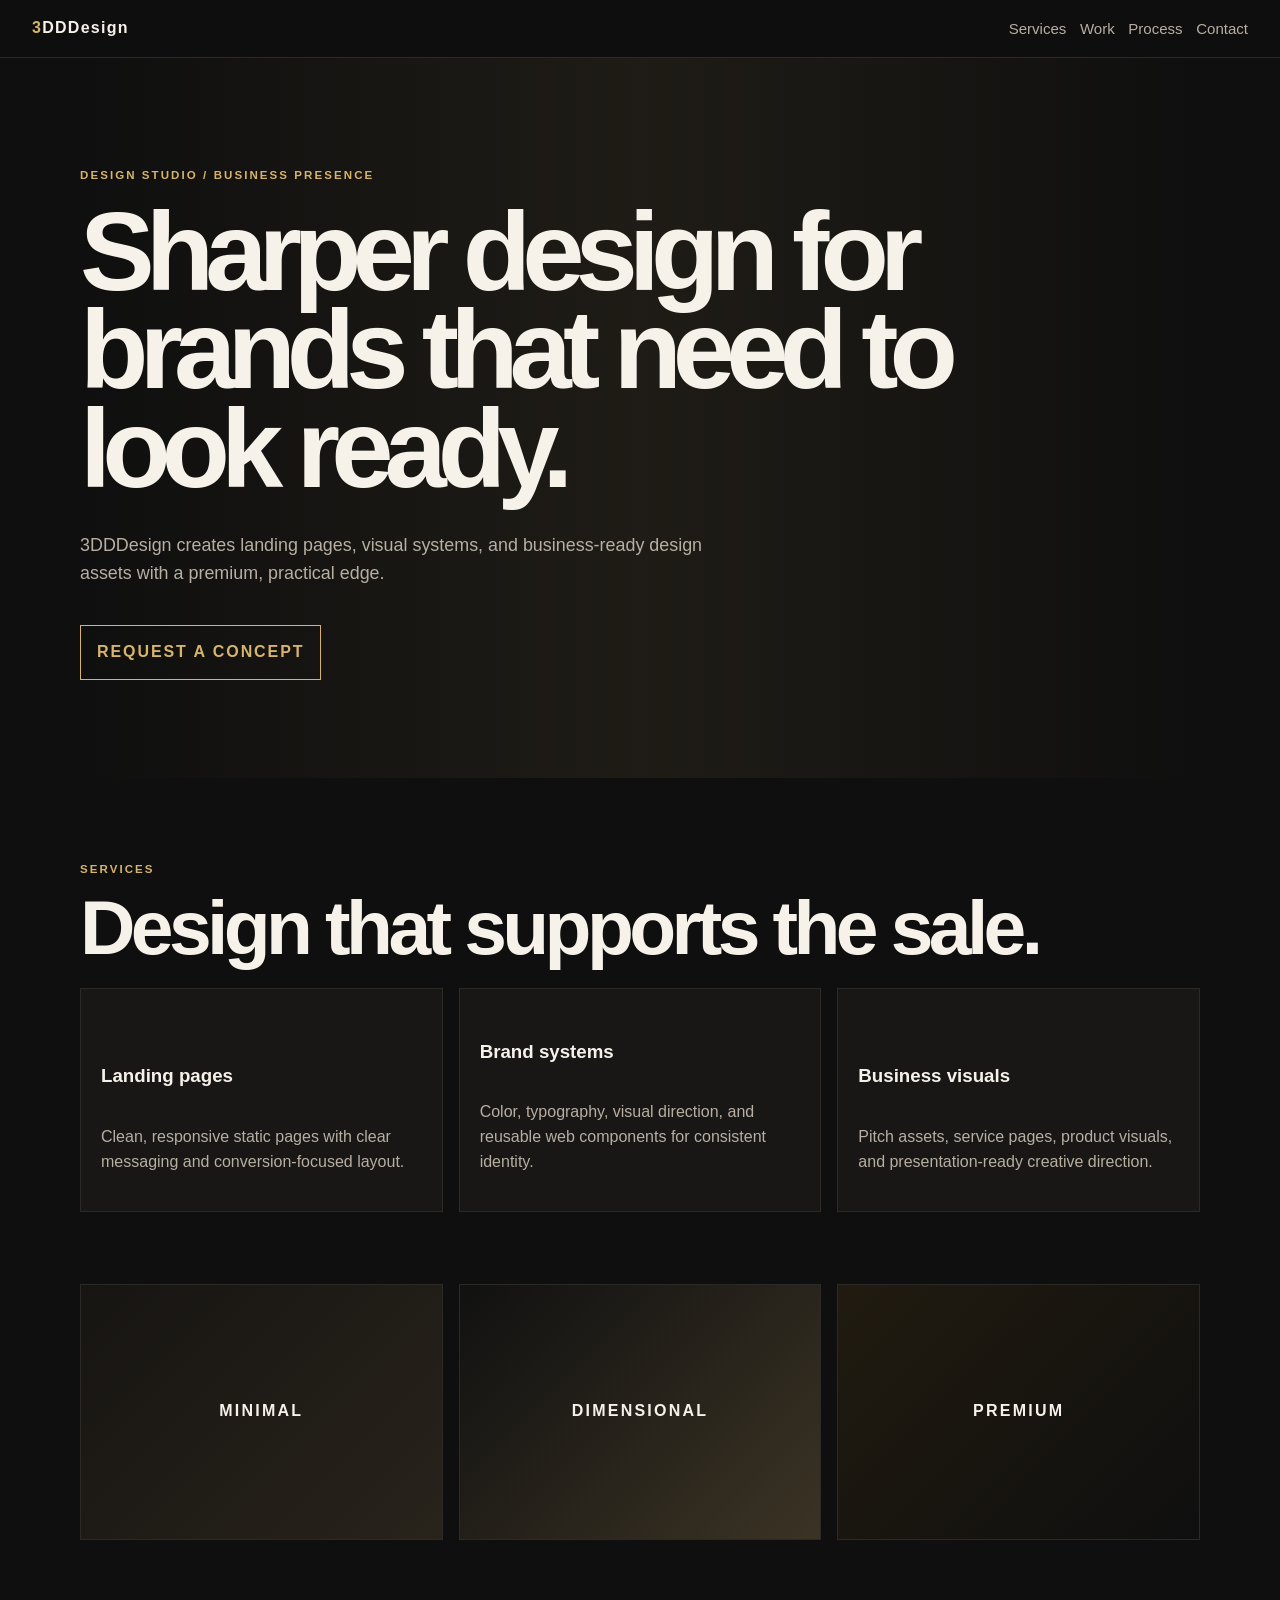
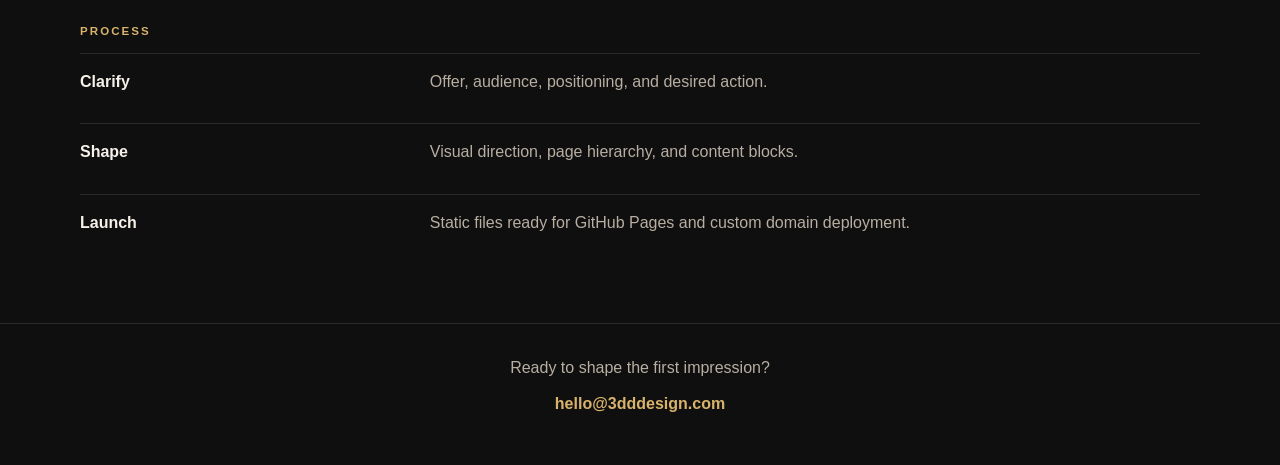
==== 3dddesign/index.html @ 9ae04bc4 "Add static GitHub Pages sites" ====
<!DOCTYPE html>
<html lang="en">
<head>
  <meta charset="utf-8">
  <meta name="viewport" content="width=device-width, initial-scale=1">
  <title>3DDDesign — Design & Business Landing Page</title>
  <meta name="description" content="3DDDesign is a polished design and business landing page for visual branding, digital design, creative direction, and client-focused design services.">
  <meta name="theme-color" content="#0f0f0f">
  <meta property="og:title" content="3DDDesign — Design & Business Landing Page">
  <meta property="og:description" content="Visual branding, digital design, creative direction, and design services for business growth.">
  <meta property="og:type" content="website">
  <link rel="stylesheet" href="styles.css">
</head>
<body>
  <header><a class="brand" href="#top">3DDDesign</a><nav aria-label="Primary navigation"><a href="#services">Services</a><a href="#work">Work</a><a href="#process">Process</a><a href="#contact">Contact</a></nav></header>
  <main id="top">
    <section class="hero"><p class="overline">Design studio / business presence</p><h1>Sharper design for brands that need to look ready.</h1><p>3DDDesign creates landing pages, visual systems, and business-ready design assets with a premium, practical edge.</p><a href="#contact">Request a concept</a></section>
    <section id="services" class="section"><p class="overline">Services</p><h2>Design that supports the sale.</h2><div class="service-grid"><article><h3>Landing pages</h3><p>Clean, responsive static pages with clear messaging and conversion-focused layout.</p></article><article><h3>Brand systems</h3><p>Color, typography, visual direction, and reusable web components for consistent identity.</p></article><article><h3>Business visuals</h3><p>Pitch assets, service pages, product visuals, and presentation-ready creative direction.</p></article></div></section>
    <section id="work" class="showcase"><div>Minimal</div><div>Dimensional</div><div>Premium</div></section>
    <section id="process" class="section process"><p class="overline">Process</p><ol><li><strong>Clarify</strong><span>Offer, audience, positioning, and desired action.</span></li><li><strong>Shape</strong><span>Visual direction, page hierarchy, and content blocks.</span></li><li><strong>Launch</strong><span>Static files ready for GitHub Pages and custom domain deployment.</span></li></ol></section>
  </main>
  <footer id="contact"><span>Ready to shape the first impression?</span><a href="mailto:hello@3dddesign.com">hello@3dddesign.com</a></footer>
</body>
</html>
---- 3dddesign/styles.css ----
:root{--bg:#0f0f0f;--ink:#f6f1e9;--muted:#b8aea2;--gold:#d8b36a;--line:#2c2a26;--card:#181716}*{box-sizing:border-box}html{scroll-behavior:smooth}body{margin:0;font-family:Helvetica,Arial,sans-serif;background:var(--bg);color:var(--ink);line-height:1.55}a{color:inherit;text-decoration:none}header{position:sticky;top:0;z-index:5;display:flex;flex-direction:column;gap:.8rem;padding:1rem 1.2rem;background:rgba(15,15,15,.88);border-bottom:1px solid var(--line);backdrop-filter:blur(12px)}.brand{font-weight:900;letter-spacing:.08em}.brand::first-letter{color:var(--gold)}nav{display:flex;gap:.85rem;flex-wrap:wrap;color:var(--muted);font-size:.94rem}.hero,.section{width:min(1120px,calc(100% - 2rem));margin:auto}.hero{min-height:80vh;display:grid;align-content:center;padding:5rem 0;background:linear-gradient(90deg,transparent,rgba(216,179,106,.08),transparent)}.overline{text-transform:uppercase;letter-spacing:.18em;color:var(--gold);font-size:.72rem;font-weight:900}.hero h1{font-size:clamp(3rem,11vw,7rem);line-height:.88;letter-spacing:-.08em;margin:.4rem 0 1rem;max-width:980px}.hero p:not(.overline){max-width:640px;color:var(--muted);font-size:1.12rem}.hero a{display:inline-flex;width:max-content;margin-top:1.2rem;border:1px solid var(--gold);color:var(--gold);padding:.9rem 1rem;border-radius:0;text-transform:uppercase;letter-spacing:.12em;font-weight:900}.section{padding:4.5rem 0}.section h2{font-size:clamp(2.2rem,6vw,4.8rem);line-height:.95;letter-spacing:-.06em;margin:.4rem 0 1.5rem}.service-grid{display:grid;gap:1rem}.service-grid article{background:var(--card);border:1px solid var(--line);padding:1.25rem;min-height:14rem;display:flex;flex-direction:column;justify-content:flex-end}.service-grid p{color:var(--muted)}.showcase{width:min(1120px,calc(100% - 2rem));margin:auto;display:grid;gap:1rem}.showcase div{min-height:16rem;border:1px solid var(--line);display:grid;place-items:center;text-transform:uppercase;letter-spacing:.14em;font-weight:900;background:linear-gradient(135deg,#171512,#28231b)}.showcase div:nth-child(2){background:linear-gradient(135deg,#111,#3b3324)}.showcase div:nth-child(3){background:linear-gradient(135deg,#211b10,#0f0f0f)}.process ol{list-style:none;padding:0;margin:0;display:grid;gap:.8rem}.process li{border-top:1px solid var(--line);padding:1rem 0;display:grid;gap:.2rem}.process span{color:var(--muted)}footer{border-top:1px solid var(--line);display:grid;gap:.7rem;text-align:center;padding:2rem 1rem 3rem;color:var(--muted)}footer a{color:var(--gold);font-weight:900}@media(min-width:760px){header{flex-direction:row;justify-content:space-between;align-items:center;padding-inline:2rem}.service-grid,.showcase{grid-template-columns:repeat(3,1fr)}.process li{grid-template-columns:.45fr 1fr;align-items:start}}
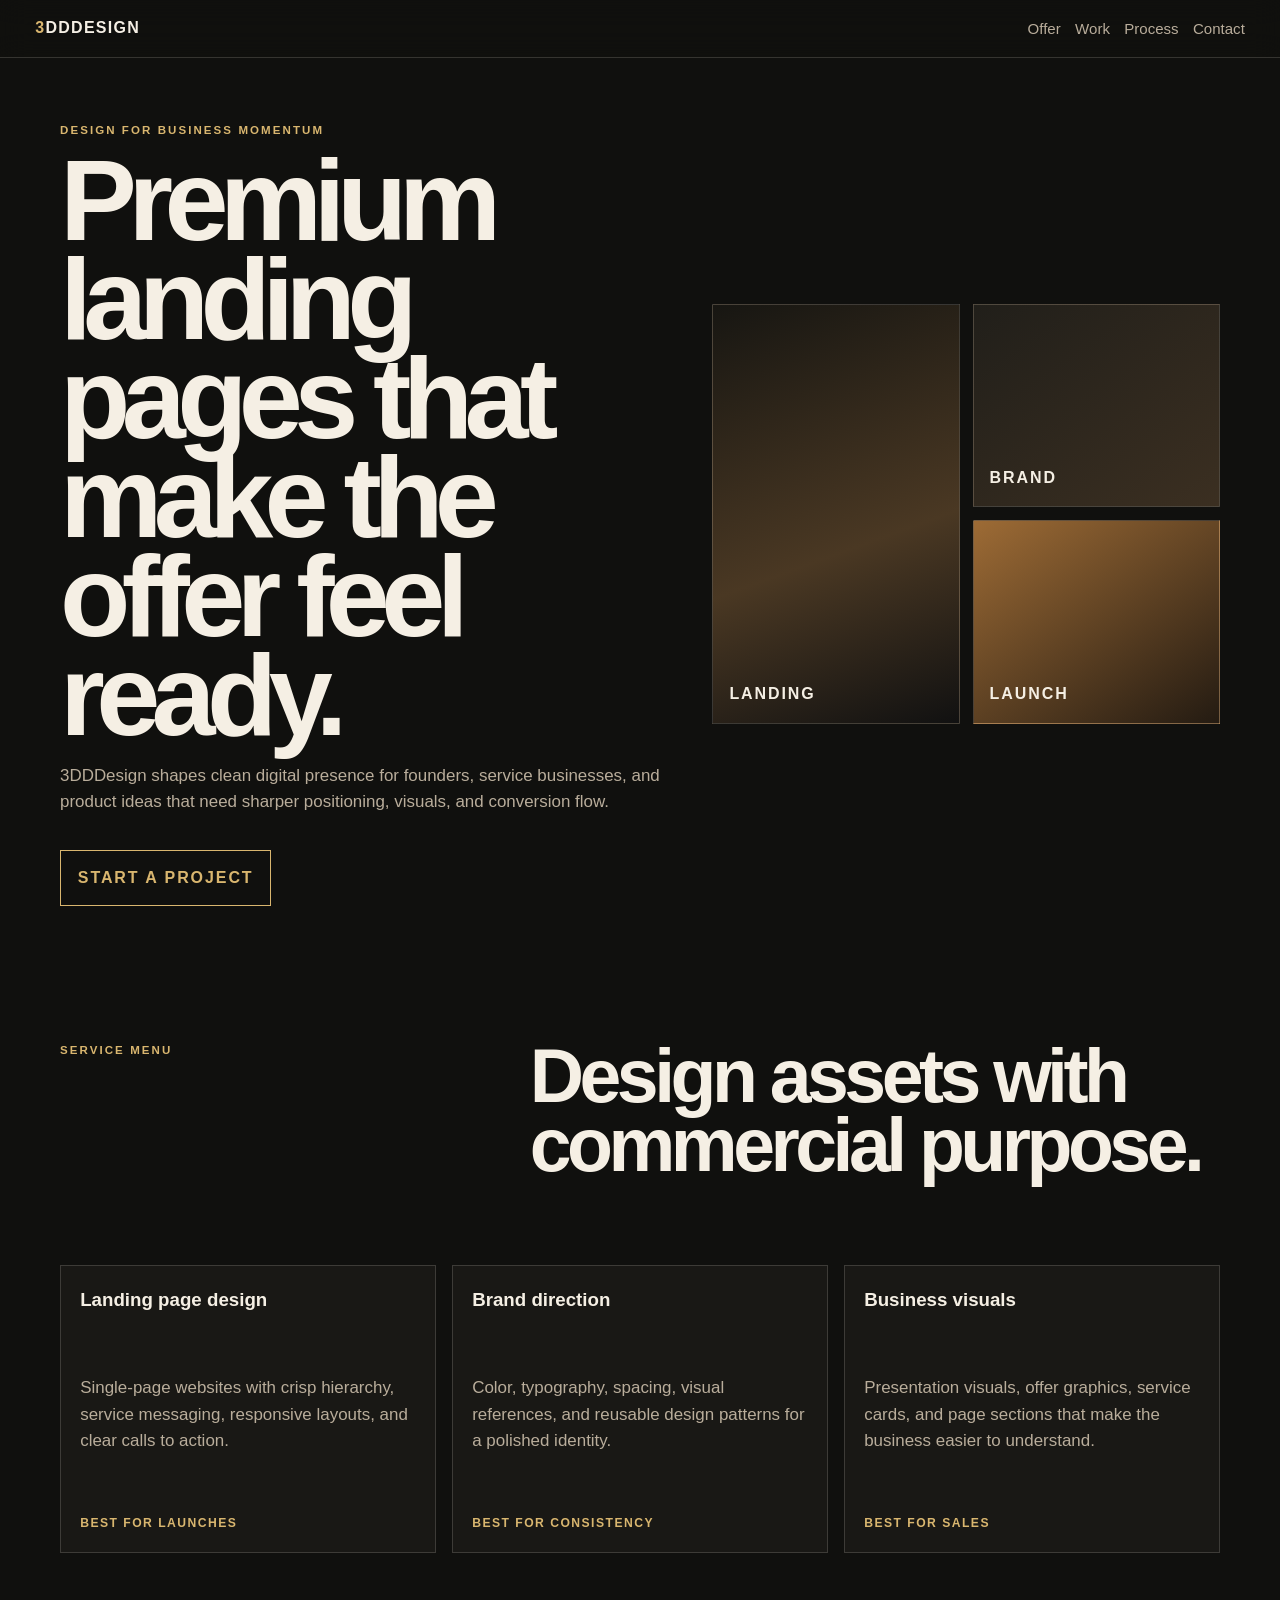
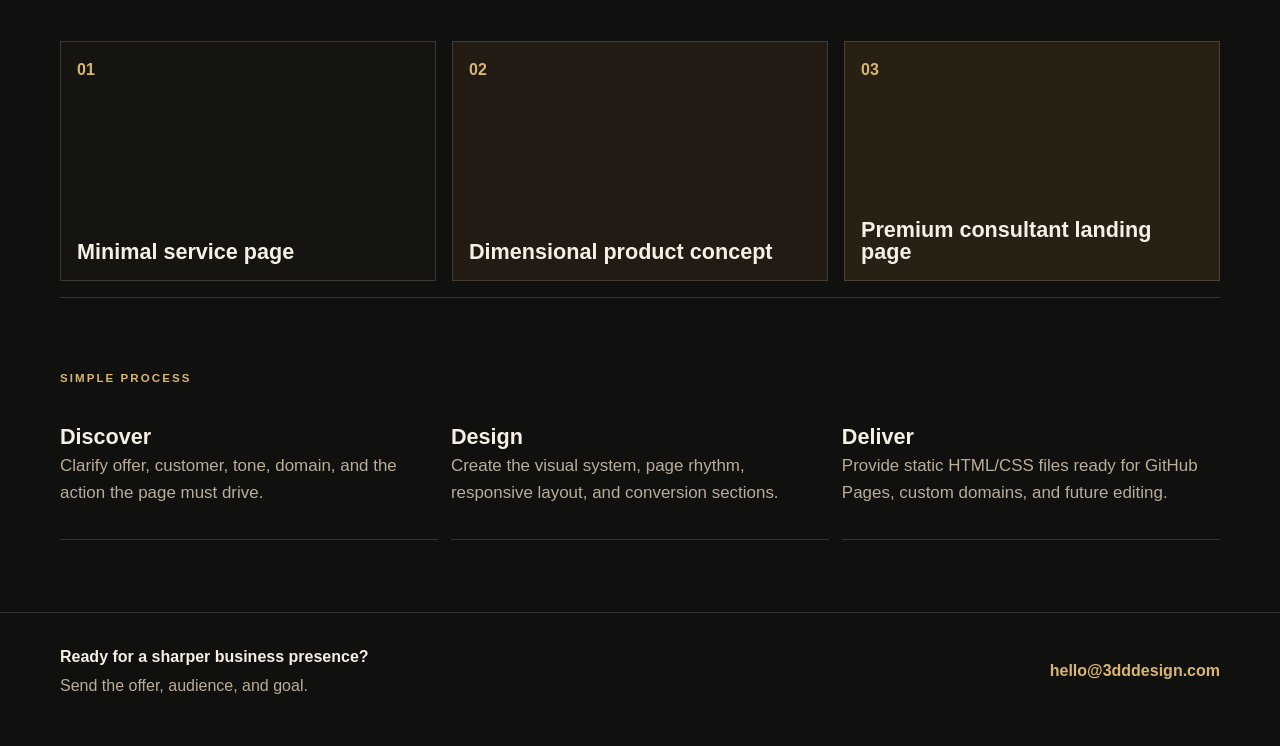
==== commit 2685ab9e: "Redesign static sites with distinct identities" ====
--- a/3dddesign/index.html
+++ b/3dddesign/index.html
@@ -3,22 +3,71 @@
 <head>
   <meta charset="utf-8">
   <meta name="viewport" content="width=device-width, initial-scale=1">
-  <title>3DDDesign — Design & Business Landing Page</title>
-  <meta name="description" content="3DDDesign is a polished design and business landing page for visual branding, digital design, creative direction, and client-focused design services.">
-  <meta name="theme-color" content="#0f0f0f">
-  <meta property="og:title" content="3DDDesign — Design & Business Landing Page">
-  <meta property="og:description" content="Visual branding, digital design, creative direction, and design services for business growth.">
+  <title>3DDDesign — Premium Landing Pages & Brand Systems</title>
+  <meta name="description" content="3DDDesign creates premium business landing pages, visual brand systems, service pages, and conversion-ready digital design for growing brands.">
+  <meta name="theme-color" content="#10100e">
+  <meta property="og:title" content="3DDDesign — Premium Landing Pages & Brand Systems">
+  <meta property="og:description" content="Commercial design, landing pages, brand systems, and digital visuals built to sharpen first impressions.">
   <meta property="og:type" content="website">
   <link rel="stylesheet" href="styles.css">
 </head>
 <body>
-  <header><a class="brand" href="#top">3DDDesign</a><nav aria-label="Primary navigation"><a href="#services">Services</a><a href="#work">Work</a><a href="#process">Process</a><a href="#contact">Contact</a></nav></header>
+  <header class="atelier-header">
+    <a class="studio-mark" href="#top">3DDDesign</a>
+    <nav aria-label="Primary navigation">
+      <a href="#offer">Offer</a>
+      <a href="#work">Work</a>
+      <a href="#process">Process</a>
+      <a href="#contact">Contact</a>
+    </nav>
+  </header>
+
   <main id="top">
-    <section class="hero"><p class="overline">Design studio / business presence</p><h1>Sharper design for brands that need to look ready.</h1><p>3DDDesign creates landing pages, visual systems, and business-ready design assets with a premium, practical edge.</p><a href="#contact">Request a concept</a></section>
-    <section id="services" class="section"><p class="overline">Services</p><h2>Design that supports the sale.</h2><div class="service-grid"><article><h3>Landing pages</h3><p>Clean, responsive static pages with clear messaging and conversion-focused layout.</p></article><article><h3>Brand systems</h3><p>Color, typography, visual direction, and reusable web components for consistent identity.</p></article><article><h3>Business visuals</h3><p>Pitch assets, service pages, product visuals, and presentation-ready creative direction.</p></article></div></section>
-    <section id="work" class="showcase"><div>Minimal</div><div>Dimensional</div><div>Premium</div></section>
-    <section id="process" class="section process"><p class="overline">Process</p><ol><li><strong>Clarify</strong><span>Offer, audience, positioning, and desired action.</span></li><li><strong>Shape</strong><span>Visual direction, page hierarchy, and content blocks.</span></li><li><strong>Launch</strong><span>Static files ready for GitHub Pages and custom domain deployment.</span></li></ol></section>
+    <section class="commercial-hero">
+      <div class="hero-statement">
+        <p class="eyebrow">Design for business momentum</p>
+        <h1>Premium landing pages that make the offer feel ready.</h1>
+        <p>3DDDesign shapes clean digital presence for founders, service businesses, and product ideas that need sharper positioning, visuals, and conversion flow.</p>
+        <a href="#contact">Start a project</a>
+      </div>
+      <div class="poster-grid" aria-label="Design preview panels">
+        <div class="poster tall"><span>Landing</span></div>
+        <div class="poster"><span>Brand</span></div>
+        <div class="poster accent"><span>Launch</span></div>
+      </div>
+    </section>
+
+    <section id="offer" class="offer-section">
+      <div class="offer-heading">
+        <p class="eyebrow">Service menu</p>
+        <h2>Design assets with commercial purpose.</h2>
+      </div>
+      <div class="offer-grid">
+        <article><h3>Landing page design</h3><p>Single-page websites with crisp hierarchy, service messaging, responsive layouts, and clear calls to action.</p><strong>Best for launches</strong></article>
+        <article><h3>Brand direction</h3><p>Color, typography, spacing, visual references, and reusable design patterns for a polished identity.</p><strong>Best for consistency</strong></article>
+        <article><h3>Business visuals</h3><p>Presentation visuals, offer graphics, service cards, and page sections that make the business easier to understand.</p><strong>Best for sales</strong></article>
+      </div>
+    </section>
+
+    <section id="work" class="portfolio-strip">
+      <div><span>01</span><strong>Minimal service page</strong></div>
+      <div><span>02</span><strong>Dimensional product concept</strong></div>
+      <div><span>03</span><strong>Premium consultant landing page</strong></div>
+    </section>
+
+    <section id="process" class="process-section">
+      <p class="eyebrow">Simple process</p>
+      <div class="process-steps">
+        <article><span>Discover</span><p>Clarify offer, customer, tone, domain, and the action the page must drive.</p></article>
+        <article><span>Design</span><p>Create the visual system, page rhythm, responsive layout, and conversion sections.</p></article>
+        <article><span>Deliver</span><p>Provide static HTML/CSS files ready for GitHub Pages, custom domains, and future editing.</p></article>
+      </div>
+    </section>
   </main>
-  <footer id="contact"><span>Ready to shape the first impression?</span><a href="mailto:hello@3dddesign.com">hello@3dddesign.com</a></footer>
+
+  <footer id="contact">
+    <div><strong>Ready for a sharper business presence?</strong><span>Send the offer, audience, and goal.</span></div>
+    <a href="mailto:hello@3dddesign.com">hello@3dddesign.com</a>
+  </footer>
 </body>
 </html>
--- a/3dddesign/styles.css
+++ b/3dddesign/styles.css
@@ -1 +1,56 @@
-:root{--bg:#0f0f0f;--ink:#f6f1e9;--muted:#b8aea2;--gold:#d8b36a;--line:#2c2a26;--card:#181716}*{box-sizing:border-box}html{scroll-behavior:smooth}body{margin:0;font-family:Helvetica,Arial,sans-serif;background:var(--bg);color:var(--ink);line-height:1.55}a{color:inherit;text-decoration:none}header{position:sticky;top:0;z-index:5;display:flex;flex-direction:column;gap:.8rem;padding:1rem 1.2rem;background:rgba(15,15,15,.88);border-bottom:1px solid var(--line);backdrop-filter:blur(12px)}.brand{font-weight:900;letter-spacing:.08em}.brand::first-letter{color:var(--gold)}nav{display:flex;gap:.85rem;flex-wrap:wrap;color:var(--muted);font-size:.94rem}.hero,.section{width:min(1120px,calc(100% - 2rem));margin:auto}.hero{min-height:80vh;display:grid;align-content:center;padding:5rem 0;background:linear-gradient(90deg,transparent,rgba(216,179,106,.08),transparent)}.overline{text-transform:uppercase;letter-spacing:.18em;color:var(--gold);font-size:.72rem;font-weight:900}.hero h1{font-size:clamp(3rem,11vw,7rem);line-height:.88;letter-spacing:-.08em;margin:.4rem 0 1rem;max-width:980px}.hero p:not(.overline){max-width:640px;color:var(--muted);font-size:1.12rem}.hero a{display:inline-flex;width:max-content;margin-top:1.2rem;border:1px solid var(--gold);color:var(--gold);padding:.9rem 1rem;border-radius:0;text-transform:uppercase;letter-spacing:.12em;font-weight:900}.section{padding:4.5rem 0}.section h2{font-size:clamp(2.2rem,6vw,4.8rem);line-height:.95;letter-spacing:-.06em;margin:.4rem 0 1.5rem}.service-grid{display:grid;gap:1rem}.service-grid article{background:var(--card);border:1px solid var(--line);padding:1.25rem;min-height:14rem;display:flex;flex-direction:column;justify-content:flex-end}.service-grid p{color:var(--muted)}.showcase{width:min(1120px,calc(100% - 2rem));margin:auto;display:grid;gap:1rem}.showcase div{min-height:16rem;border:1px solid var(--line);display:grid;place-items:center;text-transform:uppercase;letter-spacing:.14em;font-weight:900;background:linear-gradient(135deg,#171512,#28231b)}.showcase div:nth-child(2){background:linear-gradient(135deg,#111,#3b3324)}.showcase div:nth-child(3){background:linear-gradient(135deg,#211b10,#0f0f0f)}.process ol{list-style:none;padding:0;margin:0;display:grid;gap:.8rem}.process li{border-top:1px solid var(--line);padding:1rem 0;display:grid;gap:.2rem}.process span{color:var(--muted)}footer{border-top:1px solid var(--line);display:grid;gap:.7rem;text-align:center;padding:2rem 1rem 3rem;color:var(--muted)}footer a{color:var(--gold);font-weight:900}@media(min-width:760px){header{flex-direction:row;justify-content:space-between;align-items:center;padding-inline:2rem}.service-grid,.showcase{grid-template-columns:repeat(3,1fr)}.process li{grid-template-columns:.45fr 1fr;align-items:start}}
+:root {
+  --black: #10100e;
+  --charcoal: #191815;
+  --cream: #f5efe4;
+  --muted: #b9ad9b;
+  --gold: #d9b66f;
+  --bronze: #9d6b35;
+  --line: rgba(245,239,228,.16);
+}
+* { box-sizing: border-box; }
+html { scroll-behavior: smooth; }
+body { margin: 0; font-family: Helvetica, Arial, sans-serif; color: var(--cream); background: var(--black); line-height: 1.55; }
+a { color: inherit; text-decoration: none; }
+.atelier-header { position: sticky; top: 0; z-index: 10; display: flex; flex-direction: column; gap: .8rem; padding: 1rem clamp(1rem,4vw,2.2rem); background: rgba(16,16,14,.88); border-bottom: 1px solid var(--line); backdrop-filter: blur(14px); }
+.studio-mark { font-weight: 900; letter-spacing: .08em; text-transform: uppercase; }
+.studio-mark::first-letter { color: var(--gold); }
+nav { display: flex; gap: .9rem; flex-wrap: wrap; color: var(--muted); font-size: .94rem; }
+.commercial-hero, .offer-section, .portfolio-strip, .process-section { width: min(1160px, calc(100% - 2rem)); margin: 0 auto; }
+.commercial-hero { min-height: 84vh; display: grid; gap: 2rem; align-items: center; padding: 4rem 0; }
+.eyebrow { color: var(--gold); text-transform: uppercase; letter-spacing: .18em; font-size: .72rem; font-weight: 900; }
+h1, h2, h3, p { margin-top: 0; }
+h1 { max-width: 930px; font-size: clamp(3rem, 11vw, 7.2rem); line-height: .86; letter-spacing: -.075em; margin-bottom: 1.1rem; }
+h2 { font-size: clamp(2.2rem, 6vw, 4.7rem); line-height: .92; letter-spacing: -.06em; }
+.hero-statement p:not(.eyebrow), .offer-grid p, .process-steps p { color: var(--muted); font-size: 1.06rem; }
+.hero-statement a { display: inline-flex; margin-top: 1.1rem; border: 1px solid var(--gold); color: var(--gold); padding: .9rem 1.05rem; text-transform: uppercase; letter-spacing: .12em; font-weight: 900; }
+.poster-grid { display: grid; grid-template-columns: 1fr 1fr; gap: .8rem; min-height: 420px; }
+.poster { display: grid; place-items: end start; padding: 1rem; border: 1px solid var(--line); background: linear-gradient(145deg, #211f1a, #3b2f21); min-height: 190px; }
+.poster.tall { grid-row: span 2; background: linear-gradient(160deg, #171612, #4a3823 58%, #111); }
+.poster.accent { background: linear-gradient(145deg, var(--bronze), #241b12); }
+.poster span { color: var(--cream); text-transform: uppercase; letter-spacing: .12em; font-weight: 900; }
+.offer-section, .process-section { padding: 4.5rem 0; }
+.offer-heading { display: grid; gap: .6rem; margin-bottom: 1.4rem; }
+.offer-grid { display: grid; gap: 1rem; }
+.offer-grid article { min-height: 18rem; display: flex; flex-direction: column; justify-content: space-between; border: 1px solid var(--line); background: var(--charcoal); padding: 1.2rem; }
+.offer-grid strong { color: var(--gold); text-transform: uppercase; letter-spacing: .12em; font-size: .76rem; }
+.portfolio-strip { display: grid; gap: 1rem; padding: 1rem 0; }
+.portfolio-strip div { min-height: 15rem; display: flex; flex-direction: column; justify-content: space-between; border: 1px solid var(--line); padding: 1rem; background: #151411; }
+.portfolio-strip div:nth-child(2) { background: #211b14; }
+.portfolio-strip div:nth-child(3) { background: #292014; }
+.portfolio-strip span { color: var(--gold); font-weight: 900; }
+.portfolio-strip strong { font-size: 1.35rem; line-height: 1.05; }
+.process-section { border-top: 1px solid var(--line); }
+.process-steps { display: grid; gap: .8rem; margin-top: 1rem; }
+.process-steps article { border-bottom: 1px solid var(--line); padding: 1rem 0; }
+.process-steps span { display: block; color: var(--cream); font-weight: 900; font-size: 1.35rem; }
+footer { display: grid; gap: 1rem; padding: 2rem 1rem 3rem; border-top: 1px solid var(--line); color: var(--muted); text-align: center; }
+footer div { display: grid; gap: .25rem; }
+footer strong { color: var(--cream); }
+footer a { color: var(--gold); font-weight: 900; }
+@media (min-width: 820px) {
+  .atelier-header { flex-direction: row; align-items: center; justify-content: space-between; }
+  .commercial-hero { grid-template-columns: 1.1fr .9fr; }
+  .offer-heading { grid-template-columns: .8fr 1.2fr; align-items: start; }
+  .offer-grid, .portfolio-strip, .process-steps { grid-template-columns: repeat(3, 1fr); }
+  footer { grid-template-columns: 1fr auto; text-align: left; align-items: center; padding-inline: max(1rem, calc((100vw - 1160px)/2)); }
+}
